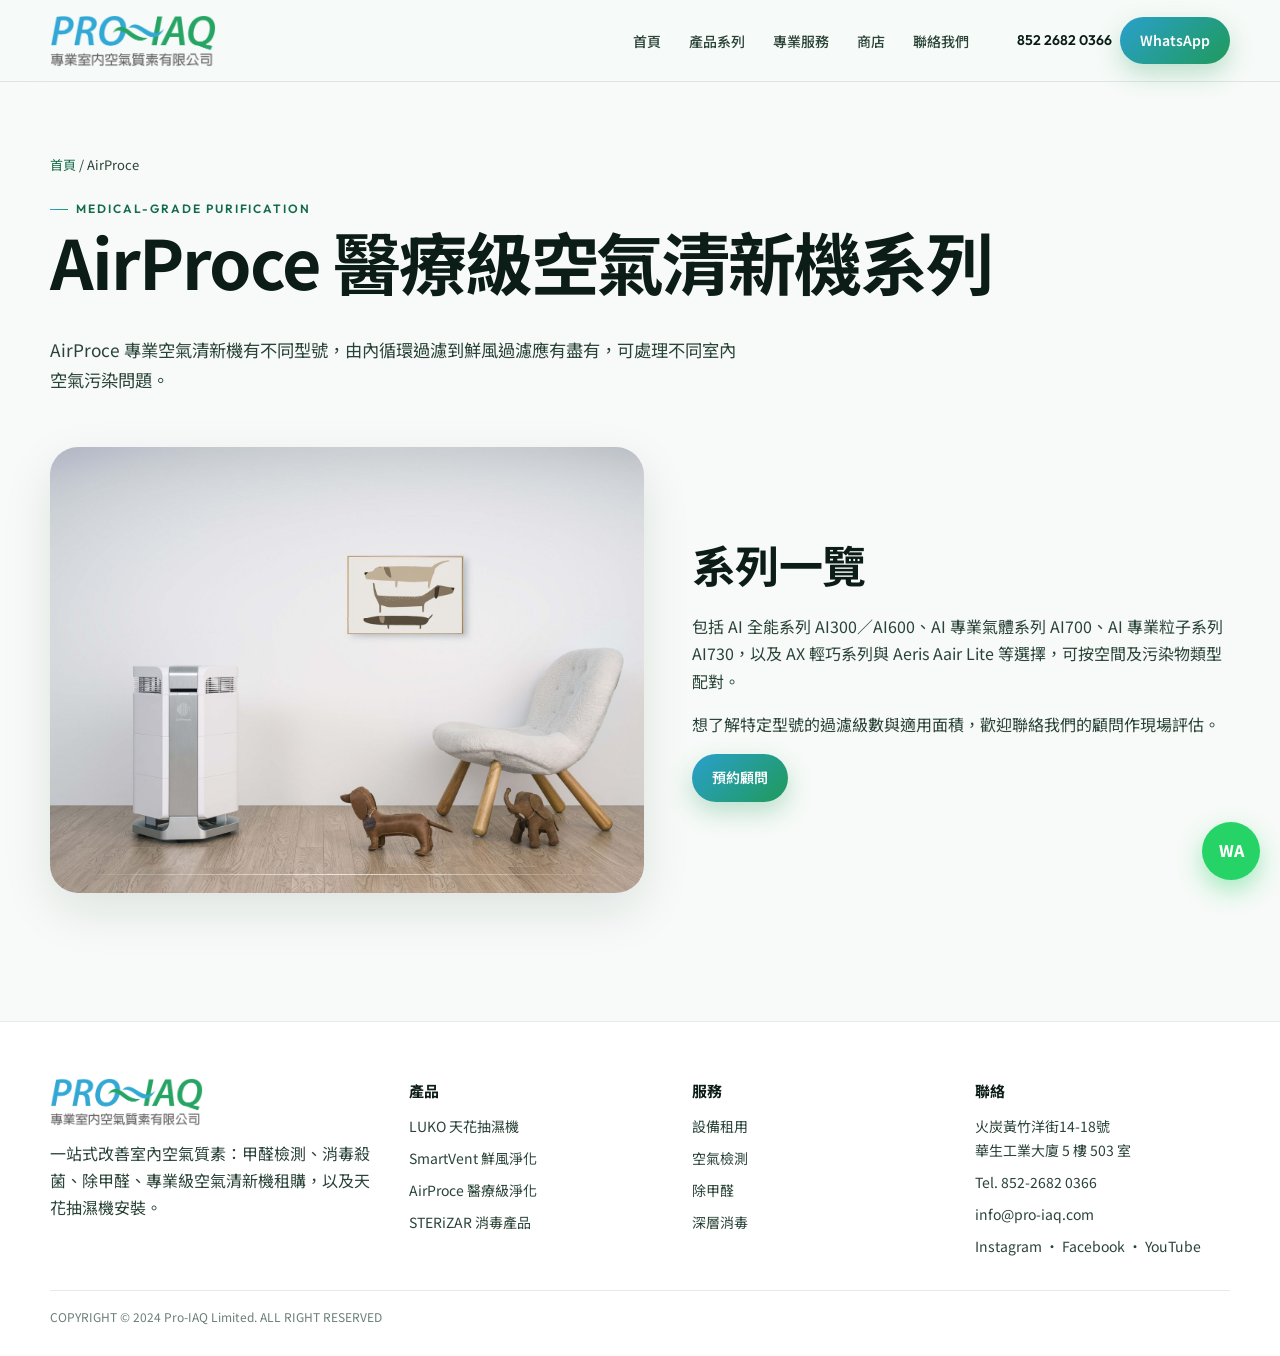
==== airproce.html @ 30554b41 "Publish Pro-IAQ website remake for GitHub Pages." ====
<!DOCTYPE html>
<html lang="zh-Hant-HK">
<head>
<meta charset="utf-8">
<meta name="viewport" content="width=device-width, initial-scale=1">
<title>AirProce 醫療級空氣清新機系列 | Pro-IAQ</title>
<meta name="description" content="AirProce 專業空氣清新機，由內循環到鮮風過濾，處理不同室內空氣污染問題。">
<link rel="preconnect" href="https://fonts.googleapis.com">
<link rel="preconnect" href="https://fonts.gstatic.com" crossorigin>
<link href="https://fonts.googleapis.com/css2?family=Noto+Sans+TC:wght@400;500;700&family=Outfit:wght@400;600;700&display=swap" rel="stylesheet">
<link rel="stylesheet" href="css/styles.css?v=20261113b">
</head>
<body>
<nav class="nav" id="site-nav"></nav>

<section class="page-hero wrap">
  <div class="crumbs"><a href="index.html">首頁</a> / AirProce</div>
  <div class="eyebrow">Medical-grade Purification</div>
  <h1>AirProce 醫療級空氣清新機系列</h1>
  <p class="lead">AirProce 專業空氣清新機有不同型號，由內循環過濾到鮮風過濾應有盡有，可處理不同室內空氣污染問題。</p>
</section>
<section style="padding-top:0">
  <div class="wrap split">
    <div class="media-frame"><img src="assets/airproce.jpg" alt="AirProce 空氣淨化機"></div>
    <div class="copy">
      <h2>系列一覽</h2>
      <p>包括 AI 全能系列 AI300／AI600、AI 專業氣體系列 AI700、AI 專業粒子系列 AI730，以及 AX 輕巧系列與 Aeris Aair Lite 等選擇，可按空間及污染物類型配對。</p>
      <p>想了解特定型號的過濾級數與適用面積，歡迎聯絡我們的顧問作現場評估。</p>
      <a class="btn btn-primary" href="contact.html">預約顧問</a>
    </div>
  </div>
</section>

<footer id="site-foot"></footer>
<a class="wa" href="https://wa.me/85266801811?text=Hello!%20我想查詢" target="_blank" rel="noopener" aria-label="WhatsApp 查詢">WA</a>
<script src="js/main.js?v=20261113b"></script>
</body>
</html>
---- css/styles.css ----
:root{
  --ink:#0c1c16;
  --ink-soft:#2a4338;
  --forest:#146b4a;
  --leaf:#1f9a5a;
  --sky:#2aa0cc;
  --mist:#eef5f1;
  --paper:#f7faf8;
  --white:#ffffff;
  --line:rgba(20,40,32,.1);
  --glass:rgba(255,255,255,.72);
  --shadow:0 18px 50px rgba(12,28,22,.1);
  --radius:22px;
  --max:1180px;
  --nav-h:82px;
}
*{box-sizing:border-box}
html{scroll-behavior:smooth}
html,body{margin:0;padding:0}
body{
  font-family:"Noto Sans TC","Outfit",system-ui,sans-serif;
  color:var(--ink);
  background:var(--paper);
  line-height:1.7;
  overflow-x:hidden;
}
img{max-width:100%;display:block}
a{color:inherit}
.wrap{width:min(var(--max), calc(100% - 40px));margin:0 auto}
.eyebrow{
  display:inline-flex;align-items:center;gap:8px;
  letter-spacing:.16em;text-transform:uppercase;
  font-family:"Outfit",sans-serif;font-size:12px;font-weight:600;
  color:var(--forest);
}
.eyebrow:before{content:"";width:18px;height:1.5px;background:linear-gradient(90deg,var(--sky),var(--leaf))}
h1,h2,h3{font-weight:700;line-height:1.2;margin:0 0 .5em}
h1{font-size:clamp(36px,6vw,68px);letter-spacing:-.03em}
h2{font-size:clamp(28px,3.6vw,44px);letter-spacing:-.02em}
h3{font-size:22px}
p{margin:0 0 1em;color:var(--ink-soft)}
.lead{font-size:1.08rem;max-width:40em}

/* Nav */
.nav{
  position:sticky;top:0;z-index:50;height:var(--nav-h);
  display:flex;align-items:center;
  backdrop-filter:blur(18px) saturate(1.2);
  background:rgba(247,250,248,.78);
  border-bottom:1px solid var(--line);
}
.nav-inner{display:flex;align-items:center;gap:28px;width:min(var(--max), calc(100% - 40px));margin:0 auto}
.logo{display:flex;align-items:center;flex:0 0 auto}
.logo img{height:52px;width:auto}
.menu{display:flex;gap:4px;align-items:center;margin-left:auto;list-style:none;padding:0}
.menu>li{position:relative}
.menu a{
  text-decoration:none;padding:10px 12px;border-radius:999px;
  font-size:14px;font-weight:500;color:var(--ink-soft);
}
.menu a:hover,.menu a.active{color:var(--ink);background:rgba(20,107,74,.08)}
.drop{position:absolute;top:calc(100% + 8px);left:0;min-width:240px;
  background:var(--glass);backdrop-filter:blur(20px);
  border:1px solid var(--line);border-radius:16px;padding:8px;
  box-shadow:var(--shadow);opacity:0;pointer-events:none;transform:translateY(8px);
  transition:.25s ease}
.menu>li:hover .drop,.menu>li:focus-within .drop{opacity:1;pointer-events:auto;transform:none}
.drop a{display:block;padding:9px 12px;border-radius:10px;font-size:13.5px}
.nav-cta{display:flex;gap:8px;align-items:center;margin-left:8px}
.btn{
  display:inline-flex;align-items:center;justify-content:center;gap:8px;
  text-decoration:none;border:0;cursor:pointer;
  padding:12px 20px;border-radius:999px;font-weight:600;font-size:14px;
  transition:transform .25s ease, box-shadow .25s ease, background .25s;
}
.btn:hover{transform:translateY(-1px)}
.btn-primary{background:linear-gradient(135deg,var(--sky),var(--leaf));color:#fff;box-shadow:0 10px 24px rgba(32,154,90,.28)}
.btn-ghost{background:transparent;border:1px solid var(--line);color:var(--ink)}
.btn-dark{background:var(--ink);color:#fff}
.phone{font-family:"Outfit",sans-serif;font-weight:600;font-size:14px;text-decoration:none;color:var(--ink)}
.burger{display:none;background:none;border:0;width:44px;height:44px}
.burger span{display:block;height:2px;background:var(--ink);margin:6px 8px}

/* Hero */
.hero{position:relative;min-height:calc(100vh - var(--nav-h));display:grid;place-items:end start;color:#fff;overflow:hidden}
.hero-media{position:absolute;inset:0}
.hero-media img{width:100%;height:100%;object-fit:cover;transform:scale(1.06);animation:ken 22s ease-in-out alternate infinite}
@keyframes ken{to{transform:scale(1)}}
.hero-media:after{
  content:"";position:absolute;inset:0;
  background:linear-gradient(180deg,rgba(8,20,16,.25) 0%,rgba(8,20,16,.55) 48%,rgba(8,20,16,.78) 100%);
}
.air{position:absolute;inset:0;pointer-events:none;z-index:1}
.hero-copy{position:relative;z-index:2;padding:0 0 88px;width:min(var(--max), calc(100% - 40px));margin:0 auto}
.hero-copy .eyebrow{color:#d9f6e6}
.hero-copy h1{color:#fff;max-width:12em}
.hero-copy p{color:rgba(255,255,255,.86);max-width:36em}
.hero-actions{display:flex;gap:12px;flex-wrap:wrap;margin-top:24px}
.scroll-hint{position:absolute;bottom:28px;right:max(20px, calc((100% - var(--max))/2));color:#fff;font-size:12px;letter-spacing:.12em;z-index:2}

/* Surfaces */
section{padding:88px 0}
.panel{
  background:var(--white);
  border:1px solid var(--line);
  border-radius:var(--radius);
  box-shadow:0 10px 40px rgba(12,28,22,.05);
}
.glass{
  background:rgba(255,255,255,.68);
  backdrop-filter:blur(16px);
  border:1px solid rgba(255,255,255,.6);
  box-shadow:var(--shadow);
  border-radius:var(--radius);
}
.split{display:grid;grid-template-columns:1.05fr .95fr;gap:48px;align-items:center}
.split.reverse{grid-template-columns:.95fr 1.05fr}
.split.reverse .copy{order:2}
.media-frame{border-radius:28px;overflow:hidden;position:relative;min-height:320px;box-shadow:var(--shadow)}
.media-frame img{width:100%;height:100%;object-fit:cover;min-height:360px}
.media-frame:after{content:"";position:absolute;inset:auto 18px 18px 18px;height:1px;background:linear-gradient(90deg,transparent,rgba(255,255,255,.7),transparent)}

.grid-3{display:grid;grid-template-columns:repeat(3,1fr);gap:22px}
.grid-4{display:grid;grid-template-columns:repeat(4,1fr);gap:18px}
.card{
  background:#fff;border:1px solid var(--line);border-radius:22px;overflow:hidden;
  box-shadow:0 8px 30px rgba(12,28,22,.05);
  transition:transform .4s cubic-bezier(.2,.8,.2,1), box-shadow .4s;
  text-decoration:none;color:inherit;display:flex;flex-direction:column;
}
.card:hover{transform:translateY(-8px);box-shadow:0 24px 50px rgba(12,28,22,.12)}
.card .pic{height:190px;overflow:hidden}
.card .pic img{width:100%;height:100%;object-fit:cover;transition:transform .7s ease}
.card:hover .pic img{transform:scale(1.06)}
.card .body{padding:22px 22px 24px;flex:1;display:flex;flex-direction:column}
.card h3{margin-bottom:8px}
.card p{flex:1;font-size:14.5px}
.card .more{font-size:13px;font-weight:700;color:var(--forest)}

.clients{display:grid;grid-template-columns:repeat(3,1fr);gap:20px;align-items:center}
.clients img{width:100%;height:140px;object-fit:contain;background:#fff;border-radius:16px;border:1px solid var(--line);padding:16px;filter:grayscale(.2)}

table{width:100%;border-collapse:collapse;font-size:14.5px;background:#fff;border-radius:16px;overflow:hidden}
th,td{padding:12px 14px;text-align:left;border-bottom:1px solid var(--line)}
th{background:var(--mist);font-weight:650}

.cta-band{
  margin:0 auto;width:min(var(--max), calc(100% - 40px));
  padding:48px;border-radius:28px;color:#fff;
  background:
    radial-gradient(800px 200px at 10% 0%, rgba(42,160,204,.45), transparent 50%),
    linear-gradient(135deg,#0e2a20 0%, #146b4a 55%, #1c8d8a 100%);
  display:flex;justify-content:space-between;align-items:center;gap:24px;
}
.cta-band p{color:rgba(255,255,255,.84)}

footer{padding:56px 0 28px;background:#fff;color:var(--ink-soft);margin-top:40px;border-top:1px solid var(--line)}
footer a{color:var(--ink-soft);text-decoration:none}
footer a:hover{color:var(--forest)}
.foot-grid{display:grid;grid-template-columns:1.3fr 1fr 1fr 1fr;gap:28px}
.foot-grid h4{color:var(--ink);margin:0 0 12px;font-size:15px}
.foot-grid ul{list-style:none;margin:0;padding:0;display:grid;gap:8px;font-size:14px}
.foot-grid p{color:var(--ink-soft)}
.legal{margin-top:32px;padding-top:16px;border-top:1px solid var(--line);display:flex;justify-content:space-between;gap:16px;flex-wrap:wrap;font-size:12px;color:#6b7f76}

.wa{
  position:fixed;right:20px;bottom:20px;z-index:40;
  width:58px;height:58px;border-radius:50%;
  background:#25D366;color:#fff;display:grid;place-items:center;
  box-shadow:0 10px 24px rgba(37,211,102,.4);text-decoration:none;font-weight:800;
}
.reveal{opacity:0;transform:translateY(28px);animation:up .9s cubic-bezier(.2,.7,.2,1) forwards}
.reveal:nth-child(2){animation-delay:.1s}
.reveal:nth-child(3){animation-delay:.18s}
.reveal:nth-child(4){animation-delay:.26s}
@keyframes up{to{opacity:1;transform:none}}
@media (prefers-reduced-motion:reduce){
  .reveal,.hero-media img{animation:none!important;opacity:1;transform:none}
  html{scroll-behavior:auto}
}
.page-hero{padding:72px 0 36px}
.page-hero h1{max-width:14em}
.crumbs{font-size:13px;color:var(--ink-soft);margin-bottom:14px}
.crumbs a{color:var(--forest);text-decoration:none}

.form{display:grid;gap:12px}
.form input,.form textarea{
  width:100%;padding:14px 16px;border-radius:14px;border:1px solid var(--line);
  font:inherit;background:#fff;
}
.form textarea{min-height:120px;resize:vertical}

@media (max-width:980px){
  .split,.split.reverse{grid-template-columns:1fr}
  .split.reverse .copy{order:0}
  .grid-3,.grid-4,.clients,.foot-grid{grid-template-columns:1fr 1fr}
  .menu{display:none}
  .menu.open{display:flex;flex-direction:column;position:absolute;top:var(--nav-h);left:0;right:0;background:rgba(247,250,248,.96);padding:16px 20px 24px;border-bottom:1px solid var(--line)}
  .drop{position:static;opacity:1;pointer-events:auto;transform:none;box-shadow:none;background:transparent;border:0;padding-left:8px}
  .burger{display:block}
  .phone{display:none}
  .cta-band{flex-direction:column;align-items:flex-start;padding:32px}
  .nav-inner{width:calc(100% - 24px)}
}
@media (max-width:640px){
  .grid-3,.grid-4,.clients,.foot-grid{grid-template-columns:1fr}
  section{padding:64px 0}
}
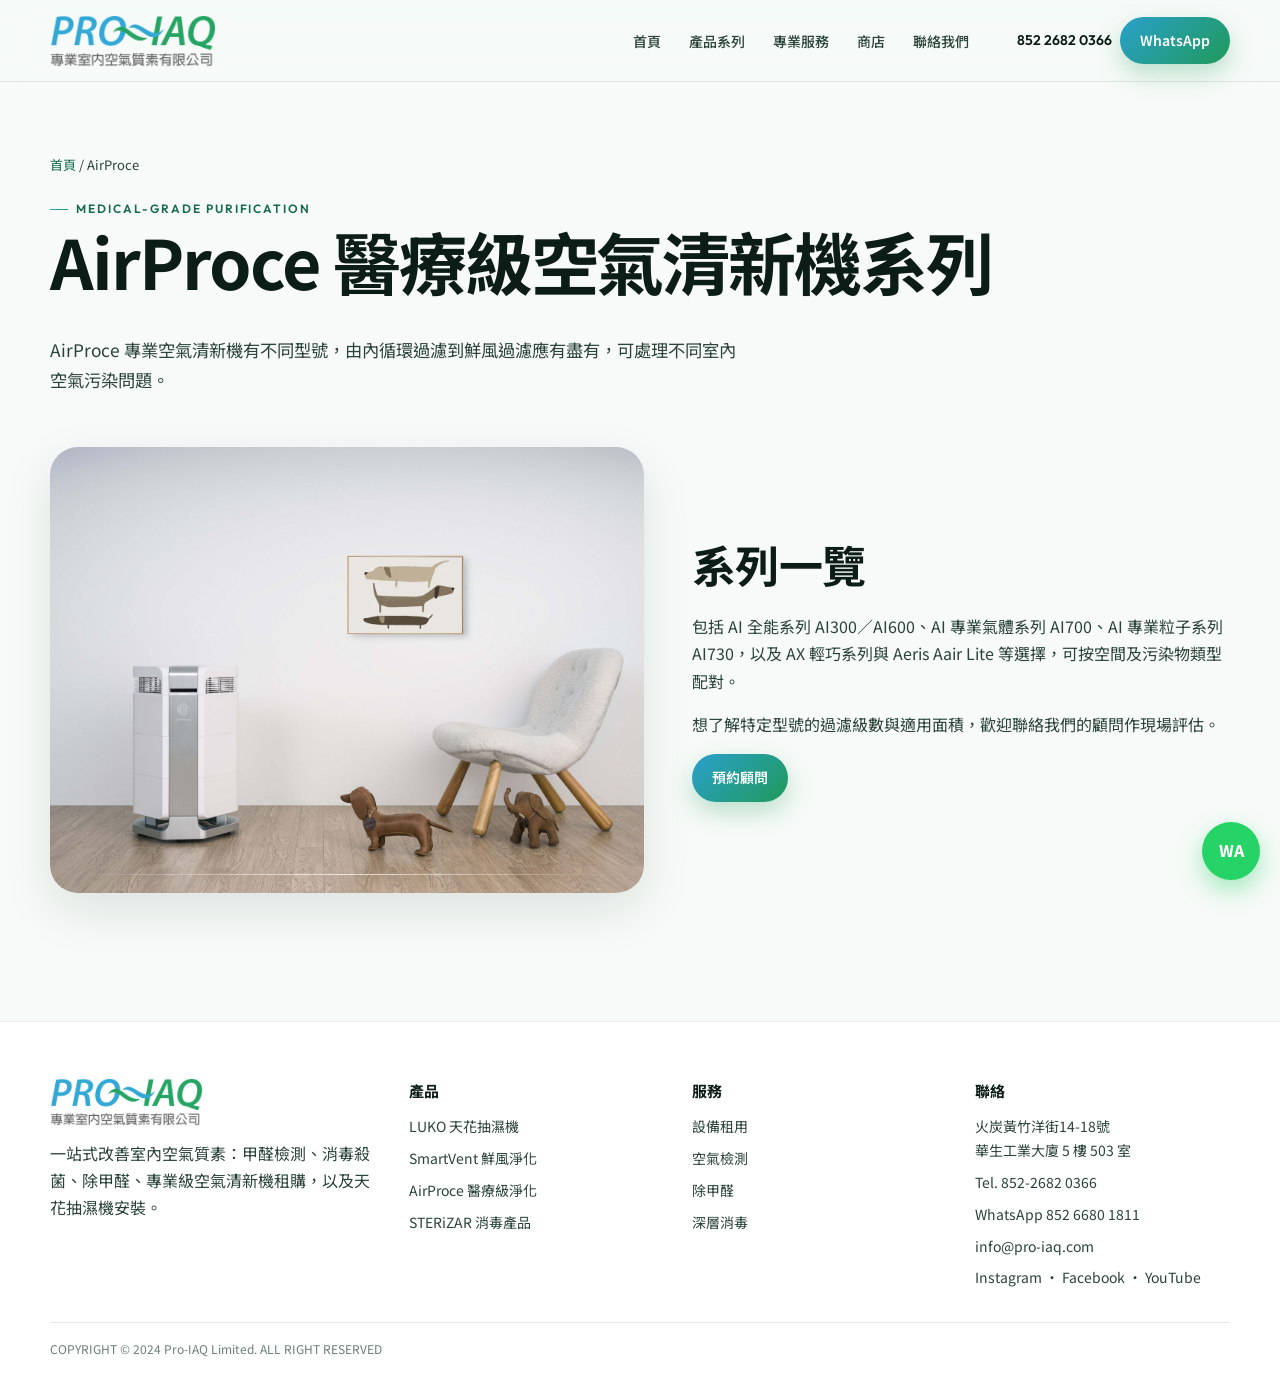
==== commit 09d8faca: "Show the WhatsApp number in the site footer." ====
--- a/airproce.html
+++ b/airproce.html
@@ -8,7 +8,7 @@
 <link rel="preconnect" href="https://fonts.googleapis.com">
 <link rel="preconnect" href="https://fonts.gstatic.com" crossorigin>
 <link href="https://fonts.googleapis.com/css2?family=Noto+Sans+TC:wght@400;500;700&family=Outfit:wght@400;600;700&display=swap" rel="stylesheet">
-<link rel="stylesheet" href="css/styles.css?v=20261113b">
+<link rel="stylesheet" href="css/styles.css?v=20261113c">
 </head>
 <body>
 <nav class="nav" id="site-nav"></nav>
@@ -33,6 +33,6 @@
 
 <footer id="site-foot"></footer>
 <a class="wa" href="https://wa.me/85266801811?text=Hello!%20我想查詢" target="_blank" rel="noopener" aria-label="WhatsApp 查詢">WA</a>
-<script src="js/main.js?v=20261113b"></script>
+<script src="js/main.js?v=20261113c"></script>
 </body>
 </html>
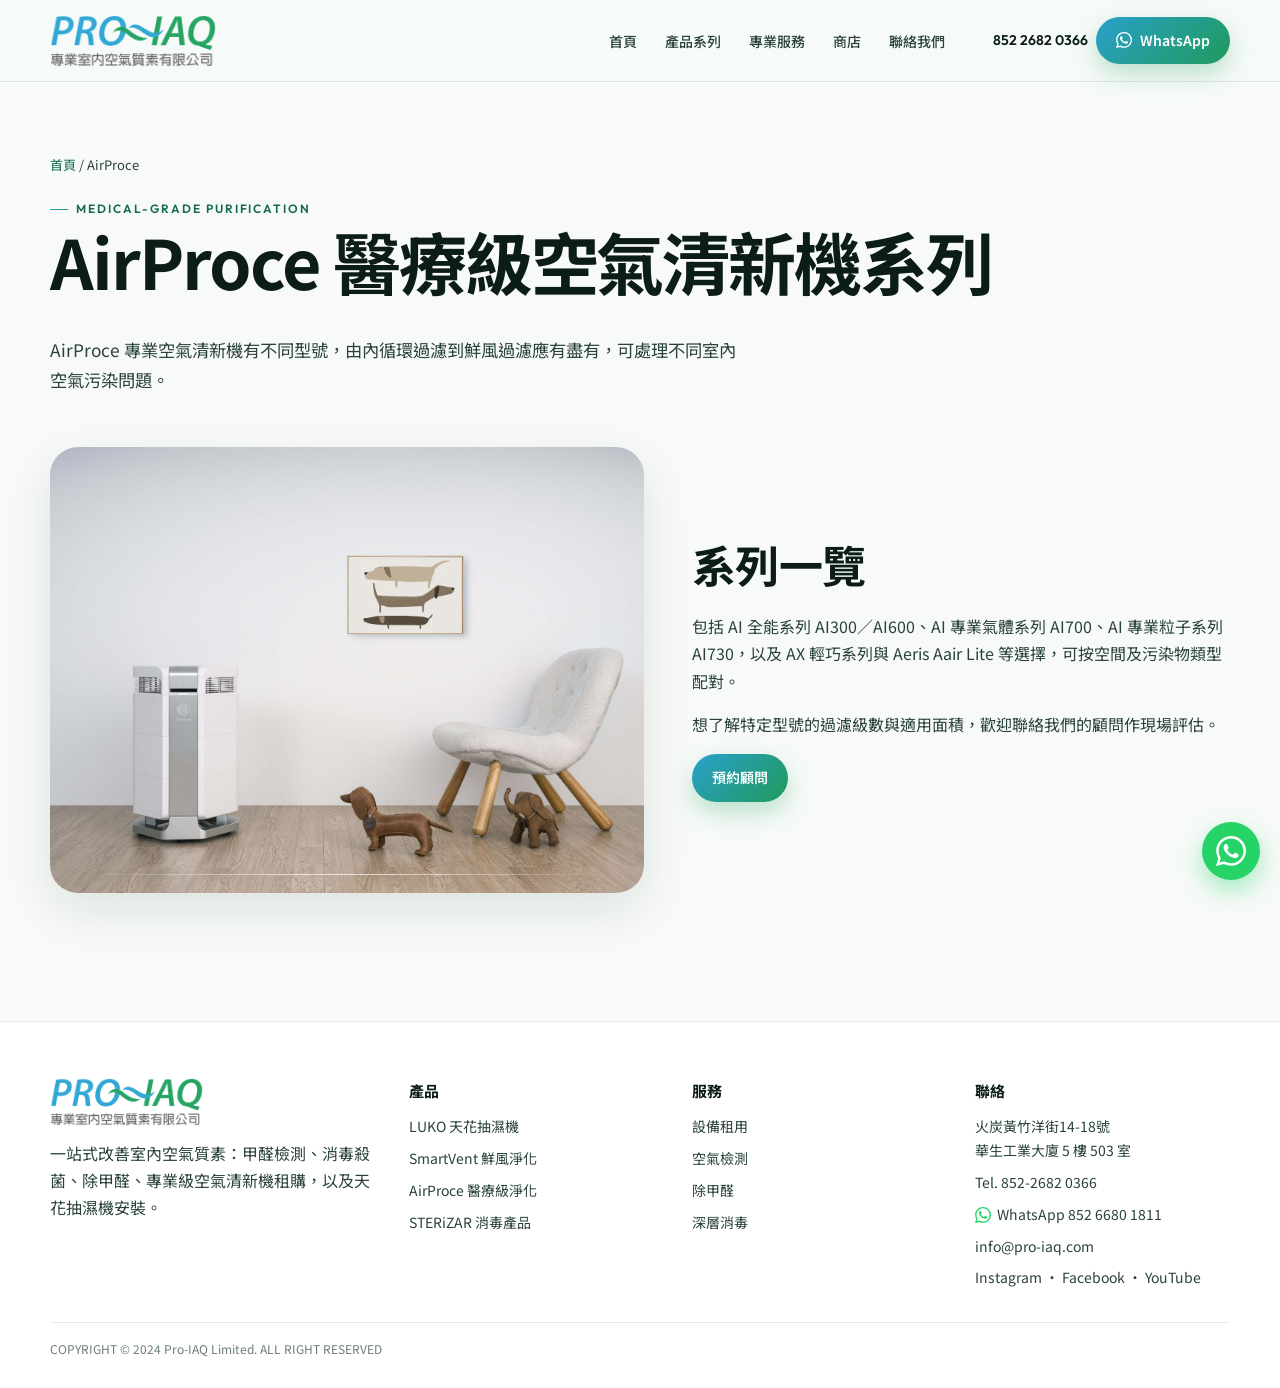
==== commit 0bcf02c7: "Replace the WhatsApp text badge with the WhatsApp icon." ====
--- a/airproce.html
+++ b/airproce.html
@@ -8,7 +8,7 @@
 <link rel="preconnect" href="https://fonts.googleapis.com">
 <link rel="preconnect" href="https://fonts.gstatic.com" crossorigin>
 <link href="https://fonts.googleapis.com/css2?family=Noto+Sans+TC:wght@400;500;700&family=Outfit:wght@400;600;700&display=swap" rel="stylesheet">
-<link rel="stylesheet" href="css/styles.css?v=20261113c">
+<link rel="stylesheet" href="css/styles.css?v=20261113e">
 </head>
 <body>
 <nav class="nav" id="site-nav"></nav>
@@ -32,7 +32,7 @@
 </section>
 
 <footer id="site-foot"></footer>
-<a class="wa" href="https://wa.me/85266801811?text=Hello!%20我想查詢" target="_blank" rel="noopener" aria-label="WhatsApp 查詢">WA</a>
-<script src="js/main.js?v=20261113c"></script>
+<a class="wa" href="https://wa.me/85266801811?text=Hello!%20我想查詢" target="_blank" rel="noopener" aria-label="WhatsApp 查詢"><svg class="wa-icon" viewBox="0 0 24 24" aria-hidden="true" focusable="false"><path fill="currentColor" d="M17.472 14.382c-.297-.149-1.758-.867-2.03-.967-.273-.099-.471-.148-.67.15-.197.297-.767.966-.94 1.164-.173.199-.347.223-.644.075-.297-.15-1.255-.463-2.39-1.475-.883-.788-1.48-1.761-1.653-2.059-.173-.297-.018-.458.13-.606.134-.133.298-.347.446-.52.149-.174.198-.298.298-.497.099-.198.05-.371-.025-.52-.075-.149-.669-1.612-.916-2.207-.242-.579-.487-.5-.669-.51-.173-.008-.371-.01-.57-.01-.198 0-.52.074-.792.372-.272.297-1.04 1.016-1.04 2.479 0 1.462 1.065 2.875 1.213 3.074.149.198 2.096 3.2 5.077 4.487.709.306 1.262.489 1.694.625.712.227 1.36.195 1.871.118.571-.085 1.758-.719 2.006-1.413.248-.694.248-1.289.173-1.413-.074-.124-.272-.198-.57-.347m-5.421 7.403h-.004a9.87 9.87 0 01-5.031-1.378l-.361-.214-3.741.982.998-3.648-.235-.374a9.86 9.86 0 01-1.51-5.26c.001-5.45 4.436-9.884 9.888-9.884 2.64 0 5.122 1.03 6.988 2.898a9.825 9.825 0 012.893 6.994c-.003 5.45-4.435 9.884-9.885 9.884m8.413-18.297A11.815 11.815 0 0012.05 0C5.495 0 .16 5.335.157 11.892c0 2.096.547 4.142 1.588 5.945L.057 24l6.305-1.654a11.882 11.882 0 005.683 1.448h.005c6.554 0 11.89-5.335 11.893-11.893a11.821 11.821 0 00-3.48-8.413z"/></svg></a>
+<script src="js/main.js?v=20261113e"></script>
 </body>
 </html>
--- a/css/styles.css
+++ b/css/styles.css
@@ -163,12 +163,18 @@
 .foot-grid p{color:var(--ink-soft)}
 .legal{margin-top:32px;padding-top:16px;border-top:1px solid var(--line);display:flex;justify-content:space-between;gap:16px;flex-wrap:wrap;font-size:12px;color:#6b7f76}
 
+.wa-icon{width:1.1em;height:1.1em;display:block;flex-shrink:0}
+.btn .wa-icon{width:16px;height:16px}
+.foot-grid .wa-icon{width:16px;height:16px;color:#25D366;display:inline-block;vertical-align:-3px;margin-right:6px}
 .wa{
   position:fixed;right:20px;bottom:20px;z-index:40;
   width:58px;height:58px;border-radius:50%;
   background:#25D366;color:#fff;display:grid;place-items:center;
-  box-shadow:0 10px 24px rgba(37,211,102,.4);text-decoration:none;font-weight:800;
-}
+  box-shadow:0 10px 24px rgba(37,211,102,.4);text-decoration:none;
+  transition:transform .25s ease, box-shadow .25s ease;
+}
+.wa:hover{transform:translateY(-2px) scale(1.05);box-shadow:0 14px 28px rgba(37,211,102,.48)}
+.wa .wa-icon{width:30px;height:30px}
 .reveal{opacity:0;transform:translateY(28px);animation:up .9s cubic-bezier(.2,.7,.2,1) forwards}
 .reveal:nth-child(2){animation-delay:.1s}
 .reveal:nth-child(3){animation-delay:.18s}
